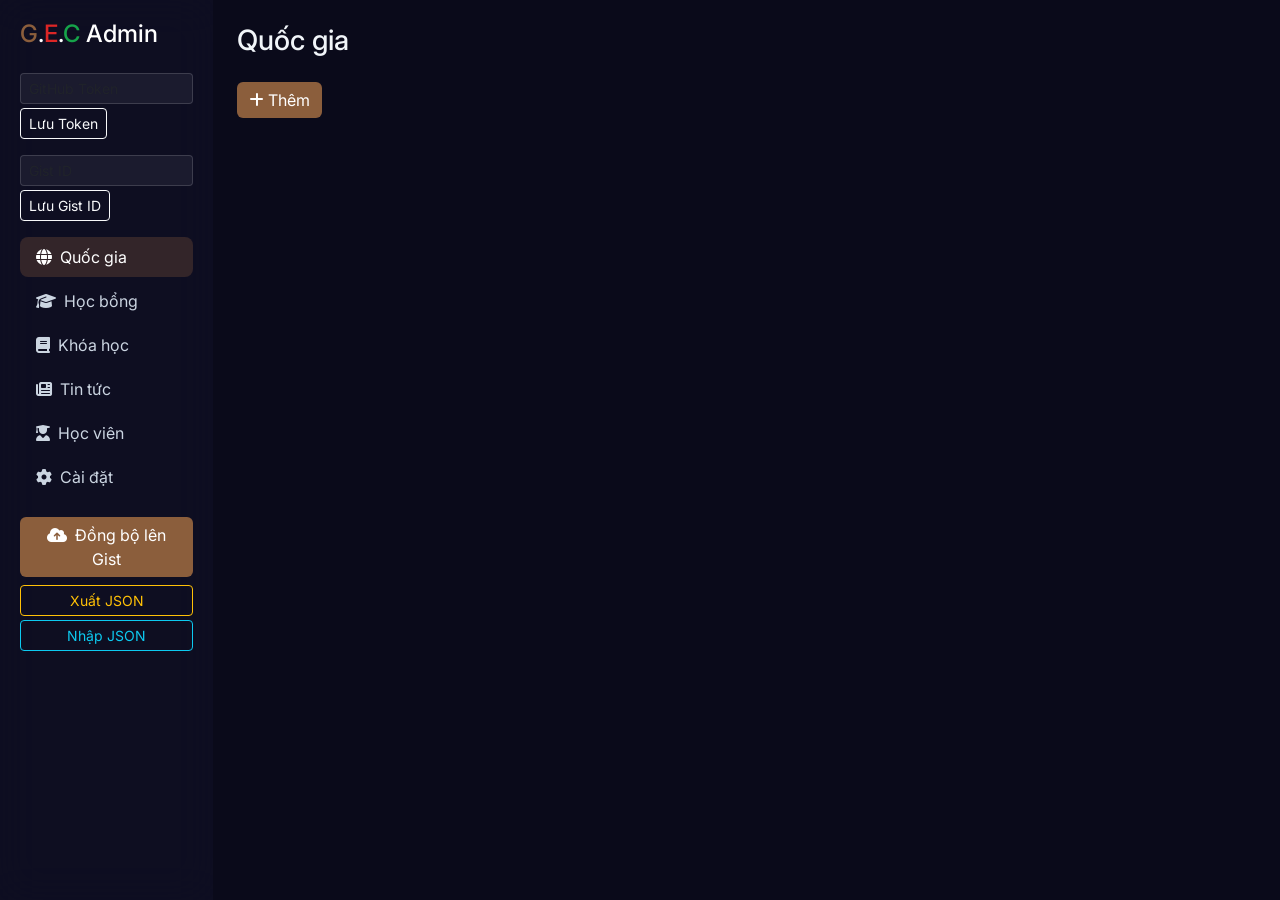
==== admin.html @ a8045767 "Create admin.html" ====
<!DOCTYPE html>
<html lang="vi">
<head>
  <meta charset="UTF-8">
  <meta name="viewport" content="width=device-width, initial-scale=1.0">
  <title>Admin G-E-C Du Học</title>
  <link href="https://fonts.googleapis.com/css2?family=Inter:wght@300..900&display=swap" rel="stylesheet">
  <link rel="stylesheet" href="https://cdnjs.cloudflare.com/ajax/libs/font-awesome/6.5.1/css/all.min.css">
  <link href="https://cdn.jsdelivr.net/npm/bootstrap@5.3.3/dist/css/bootstrap.min.css" rel="stylesheet">
  <style>
    body { font-family: 'Inter', sans-serif; background: #0a0a1a; color: #f1f5f9; }
    .sidebar { background: rgba(15,15,35,0.9); backdrop-filter: blur(20px); min-height: 100vh; padding: 20px; }
    .nav-pills .nav-link { color: #cbd5e1; border-radius: 8px; margin-bottom: 4px; }
    .nav-pills .nav-link.active, .nav-pills .nav-link:hover { background: rgba(139,94,60,0.3); color: #fff; }
    .card { background: rgba(255,255,255,0.05); backdrop-filter: blur(10px); border: 1px solid rgba(255,255,255,0.1); border-radius: 16px; }
    .form-control, .form-select { background: rgba(255,255,255,0.06); border: 1px solid rgba(255,255,255,0.15); color: #fff; }
    .form-control:focus { background: rgba(255,255,255,0.1); color: #fff; box-shadow: 0 0 0 0.25rem rgba(139,94,60,0.25); }
    .btn-primary { background: #8B5E3C; border: none; }
    .btn-primary:hover { background: #6b4328; }
  </style>
</head>
<body>
<div class="container-fluid">
  <div class="row">
    <nav class="col-md-3 col-lg-2 d-md-block sidebar">
      <h4 class="text-white mb-4"><span style="color:#8B5E3C;">G</span>.<span style="color:#DC2626;">E</span>.<span style="color:#16A34A;">C</span> Admin</h4>
      <div class="mb-3"><input type="password" class="form-control form-control-sm" id="gistToken" placeholder="GitHub Token"><button class="btn btn-sm btn-outline-light mt-1" id="saveTokenBtn">Lưu Token</button></div>
      <div class="mb-3"><input type="text" class="form-control form-control-sm" id="gistIdInput" placeholder="Gist ID"><button class="btn btn-sm btn-outline-light mt-1" id="saveGistIdBtn">Lưu Gist ID</button></div>
      <ul class="nav nav-pills flex-column" id="adminTabs">
        <li class="nav-item"><a class="nav-link active" data-bs-toggle="pill" href="#tab-countries"><i class="fas fa-globe me-2"></i>Quốc gia</a></li>
        <li class="nav-item"><a class="nav-link" data-bs-toggle="pill" href="#tab-scholarships"><i class="fas fa-graduation-cap me-2"></i>Học bổng</a></li>
        <li class="nav-item"><a class="nav-link" data-bs-toggle="pill" href="#tab-courses"><i class="fas fa-book me-2"></i>Khóa học</a></li>
        <li class="nav-item"><a class="nav-link" data-bs-toggle="pill" href="#tab-posts"><i class="fas fa-newspaper me-2"></i>Tin tức</a></li>
        <li class="nav-item"><a class="nav-link" data-bs-toggle="pill" href="#tab-students"><i class="fas fa-user-graduate me-2"></i>Học viên</a></li>
        <li class="nav-item"><a class="nav-link" data-bs-toggle="pill" href="#tab-settings"><i class="fas fa-cog me-2"></i>Cài đặt</a></li>
      </ul>
      <button class="btn btn-primary w-100 mt-3" id="syncGistBtn"><i class="fas fa-cloud-upload-alt me-2"></i>Đồng bộ lên Gist</button>
      <div class="mt-2"><button class="btn btn-sm btn-outline-warning w-100" id="exportBtn">Xuất JSON</button></div>
      <div class="mt-1"><label class="btn btn-sm btn-outline-info w-100"><input type="file" id="importFile" accept=".json" hidden> Nhập JSON</label></div>
    </nav>

    <main class="col-md-9 ms-sm-auto col-lg-10 px-md-4 py-4">
      <div class="tab-content">
        <!-- Quốc gia -->
        <div class="tab-pane fade show active" id="tab-countries">
          <h3>Quốc gia</h3>
          <div id="countryList" class="list-group mb-3"></div>
          <button class="btn btn-primary" id="addCountryBtn"><i class="fas fa-plus"></i> Thêm</button>
          <form id="countryForm" class="card p-3 mt-2 d-none">
            <input type="hidden" id="countryIndex">
            <div class="row g-2">
              <div class="col-md-6"><input class="form-control" placeholder="Tên" id="cName"></div>
              <div class="col-md-6"><input class="form-control" placeholder="Slug" id="cSlug"></div>
              <div class="col-md-2"><input class="form-control" placeholder="Flag" id="cFlag"></div>
              <div class="col-md-10"><input class="form-control" placeholder="Link ảnh" id="cImage"></div>
              <div class="col-12"><textarea class="form-control" rows="2" placeholder="Mô tả" id="cDesc"></textarea></div>
              <div class="col-md-4"><input class="form-control" placeholder="Điều kiện" id="cCondition"></div>
              <div class="col-md-4"><input class="form-control" placeholder="Chi phí" id="cCost"></div>
              <div class="col-md-4"><input class="form-control" placeholder="Học bổng" id="cScholarship"></div>
              <div class="col-12"><button type="submit" class="btn btn-success">Lưu</button></div>
            </div>
          </form>
        </div>
        <!-- Học bổng, Khóa học, Tin tức, Học viên (tương tự) -->
        <!-- ... -->
        <!-- Cài đặt -->
        <div class="tab-pane fade" id="tab-settings">
          <h3>Cài đặt chung</h3>
          <div class="card p-4">
            <h5>Thông tin liên hệ</h5>
            <div class="row g-2">
              <div class="col-md-6"><label>Điện thoại</label><input class="form-control" id="setPhone"></div>
              <div class="col-md-6"><label>Email</label><input class="form-control" id="setEmail"></div>
              <div class="col-12"><label>Địa chỉ</label><input class="form-control" id="setAddress"></div>
            </div>
            <h5 class="mt-3">Mạng xã hội</h5>
            <div class="row g-2" id="socialsContainer"></div>
            <h5 class="mt-3">Telegram Bot</h5>
            <div class="row g-2">
              <div class="col-md-6"><label>Bot Token</label><input class="form-control" id="telegramBotToken"></div>
              <div class="col-md-6"><label>Chat ID</label><input class="form-control" id="telegramChatId"></div>
            </div>
            <h5 class="mt-3">AI Chat Responses (JSON)</h5>
            <textarea class="form-control" rows="6" id="aiResponses"></textarea>
            <button class="btn btn-primary mt-3" id="saveSettingsBtn">Lưu cài đặt</button>
          </div>
        </div>
      </div>
    </main>
  </div>
</div>

<script src="https://cdn.jsdelivr.net/npm/bootstrap@5.3.3/dist/js/bootstrap.bundle.min.js"></script>
<script src="js/gist-api.js"></script>
<script src="js/admin.js"></script>
<script>
  // Khởi tạo token/gist id
  document.getElementById('gistToken').value = localStorage.getItem('gec_github_token')||'';
  document.getElementById('gistIdInput').value = localStorage.getItem('gec_gist_id')||'';
  document.getElementById('saveTokenBtn').onclick = () => {
    localStorage.setItem('gec_github_token', document.getElementById('gistToken').value);
    alert('Đã lưu token');
  };
  document.getElementById('saveGistIdBtn').onclick = () => {
    localStorage.setItem('gec_gist_id', document.getElementById('gistIdInput').value);
    alert('Đã lưu Gist ID');
  };
</script>
</body>
</html>
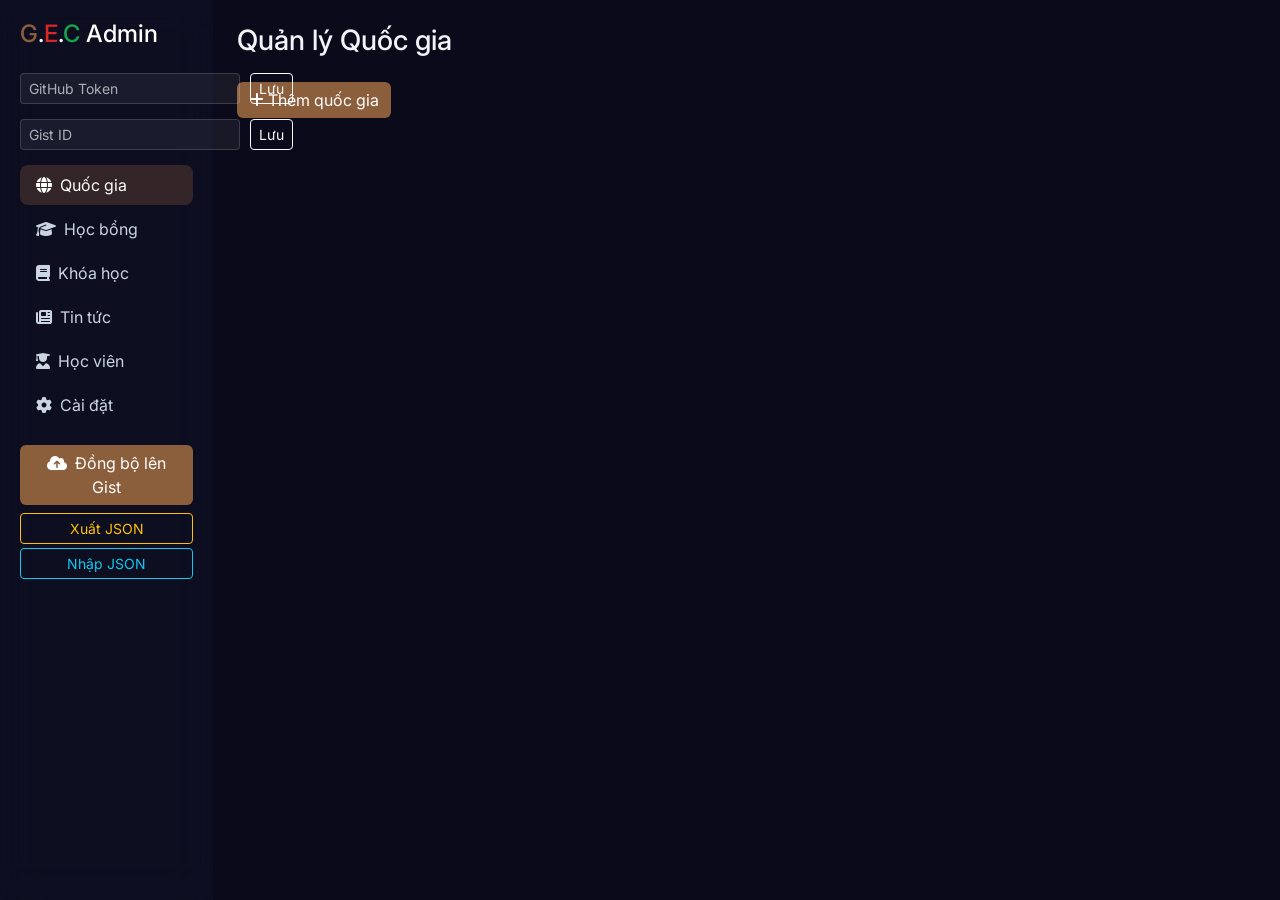
==== commit f3a25ff2: "Update admin.html" ====
--- a/admin.html
+++ b/admin.html
@@ -1,31 +1,112 @@
 <!DOCTYPE html>
-<html lang="vi">
+<html lang="vi" data-bs-theme="dark">
 <head>
   <meta charset="UTF-8">
   <meta name="viewport" content="width=device-width, initial-scale=1.0">
-  <title>Admin G-E-C Du Học</title>
+  <title>Quản trị G‑E‑C Du Học</title>
   <link href="https://fonts.googleapis.com/css2?family=Inter:wght@300..900&display=swap" rel="stylesheet">
   <link rel="stylesheet" href="https://cdnjs.cloudflare.com/ajax/libs/font-awesome/6.5.1/css/all.min.css">
   <link href="https://cdn.jsdelivr.net/npm/bootstrap@5.3.3/dist/css/bootstrap.min.css" rel="stylesheet">
   <style>
-    body { font-family: 'Inter', sans-serif; background: #0a0a1a; color: #f1f5f9; }
-    .sidebar { background: rgba(15,15,35,0.9); backdrop-filter: blur(20px); min-height: 100vh; padding: 20px; }
-    .nav-pills .nav-link { color: #cbd5e1; border-radius: 8px; margin-bottom: 4px; }
-    .nav-pills .nav-link.active, .nav-pills .nav-link:hover { background: rgba(139,94,60,0.3); color: #fff; }
-    .card { background: rgba(255,255,255,0.05); backdrop-filter: blur(10px); border: 1px solid rgba(255,255,255,0.1); border-radius: 16px; }
-    .form-control, .form-select { background: rgba(255,255,255,0.06); border: 1px solid rgba(255,255,255,0.15); color: #fff; }
-    .form-control:focus { background: rgba(255,255,255,0.1); color: #fff; box-shadow: 0 0 0 0.25rem rgba(139,94,60,0.25); }
-    .btn-primary { background: #8B5E3C; border: none; }
-    .btn-primary:hover { background: #6b4328; }
+    :root {
+      --brown: #8B5E3C;
+      --red: #DC2626;
+      --green: #16A34A;
+    }
+    body {
+      font-family: 'Inter', sans-serif;
+      background: #0a0a1a;
+      color: #f1f5f9;
+    }
+    .sidebar {
+      background: rgba(15, 15, 35, 0.9);
+      backdrop-filter: blur(20px);
+      min-height: 100vh;
+      padding: 20px;
+    }
+    .nav-pills .nav-link {
+      color: #cbd5e1;
+      border-radius: 8px;
+      margin-bottom: 4px;
+    }
+    .nav-pills .nav-link.active,
+    .nav-pills .nav-link:hover {
+      background: rgba(139, 94, 60, 0.3);
+      color: #fff;
+    }
+    .card {
+      background: rgba(255, 255, 255, 0.05);
+      backdrop-filter: blur(10px);
+      border: 1px solid rgba(255, 255, 255, 0.1);
+      border-radius: 16px;
+    }
+    .form-control,
+    .form-select {
+      background: rgba(255, 255, 255, 0.06);
+      border: 1px solid rgba(255, 255, 255, 0.15);
+      color: #fff;
+    }
+    .form-control:focus {
+      background: rgba(255, 255, 255, 0.1);
+      color: #fff;
+      box-shadow: 0 0 0 0.25rem rgba(139, 94, 60, 0.25);
+    }
+    .btn-primary {
+      background: var(--brown);
+      border: none;
+    }
+    .btn-primary:hover {
+      background: #6b4328;
+    }
+    .btn-success {
+      background: var(--green);
+      border: none;
+    }
+    .btn-danger {
+      background: var(--red);
+      border: none;
+    }
+    .list-group-item {
+      background: transparent;
+      border-color: rgba(255, 255, 255, 0.1);
+      color: #fff;
+    }
+    .token-box {
+      display: flex;
+      gap: 10px;
+      align-items: center;
+      margin-bottom: 15px;
+    }
+    .token-box input {
+      width: 220px;
+    }
+    .logo-preview {
+      width: 80px;
+      height: 80px;
+      object-fit: contain;
+      border-radius: 12px;
+      background: rgba(255, 255, 255, 0.05);
+    }
   </style>
 </head>
 <body>
 <div class="container-fluid">
   <div class="row">
+    <!-- Sidebar -->
     <nav class="col-md-3 col-lg-2 d-md-block sidebar">
-      <h4 class="text-white mb-4"><span style="color:#8B5E3C;">G</span>.<span style="color:#DC2626;">E</span>.<span style="color:#16A34A;">C</span> Admin</h4>
-      <div class="mb-3"><input type="password" class="form-control form-control-sm" id="gistToken" placeholder="GitHub Token"><button class="btn btn-sm btn-outline-light mt-1" id="saveTokenBtn">Lưu Token</button></div>
-      <div class="mb-3"><input type="text" class="form-control form-control-sm" id="gistIdInput" placeholder="Gist ID"><button class="btn btn-sm btn-outline-light mt-1" id="saveGistIdBtn">Lưu Gist ID</button></div>
+      <h4 class="text-white mb-4">
+        <span style="color:var(--brown);">G</span>.<span style="color:var(--red);">E</span>.<span style="color:var(--green);">C</span> Admin
+      </h4>
+      <!-- Gist config -->
+      <div class="token-box">
+        <input type="password" class="form-control form-control-sm" id="gistToken" placeholder="GitHub Token">
+        <button class="btn btn-sm btn-outline-light" id="saveTokenBtn">Lưu</button>
+      </div>
+      <div class="token-box">
+        <input type="text" class="form-control form-control-sm" id="gistIdInput" placeholder="Gist ID">
+        <button class="btn btn-sm btn-outline-light" id="saveGistIdBtn">Lưu</button>
+      </div>
+
       <ul class="nav nav-pills flex-column" id="adminTabs">
         <li class="nav-item"><a class="nav-link active" data-bs-toggle="pill" href="#tab-countries"><i class="fas fa-globe me-2"></i>Quốc gia</a></li>
         <li class="nav-item"><a class="nav-link" data-bs-toggle="pill" href="#tab-scholarships"><i class="fas fa-graduation-cap me-2"></i>Học bổng</a></li>
@@ -39,19 +120,20 @@
       <div class="mt-1"><label class="btn btn-sm btn-outline-info w-100"><input type="file" id="importFile" accept=".json" hidden> Nhập JSON</label></div>
     </nav>
 
+    <!-- Main content -->
     <main class="col-md-9 ms-sm-auto col-lg-10 px-md-4 py-4">
       <div class="tab-content">
-        <!-- Quốc gia -->
+        <!-- Tab Quốc gia -->
         <div class="tab-pane fade show active" id="tab-countries">
-          <h3>Quốc gia</h3>
+          <h3>Quản lý Quốc gia</h3>
           <div id="countryList" class="list-group mb-3"></div>
-          <button class="btn btn-primary" id="addCountryBtn"><i class="fas fa-plus"></i> Thêm</button>
+          <button class="btn btn-primary" id="addCountryBtn"><i class="fas fa-plus"></i> Thêm quốc gia</button>
           <form id="countryForm" class="card p-3 mt-2 d-none">
             <input type="hidden" id="countryIndex">
             <div class="row g-2">
-              <div class="col-md-6"><input class="form-control" placeholder="Tên" id="cName"></div>
-              <div class="col-md-6"><input class="form-control" placeholder="Slug" id="cSlug"></div>
-              <div class="col-md-2"><input class="form-control" placeholder="Flag" id="cFlag"></div>
+              <div class="col-md-6"><input class="form-control" placeholder="Tên quốc gia" id="cName"></div>
+              <div class="col-md-6"><input class="form-control" placeholder="Slug (vd: nhatban)" id="cSlug"></div>
+              <div class="col-md-2"><input class="form-control" placeholder="🇯🇵" id="cFlag"></div>
               <div class="col-md-10"><input class="form-control" placeholder="Link ảnh" id="cImage"></div>
               <div class="col-12"><textarea class="form-control" rows="2" placeholder="Mô tả" id="cDesc"></textarea></div>
               <div class="col-md-4"><input class="form-control" placeholder="Điều kiện" id="cCondition"></div>
@@ -61,9 +143,77 @@
             </div>
           </form>
         </div>
-        <!-- Học bổng, Khóa học, Tin tức, Học viên (tương tự) -->
-        <!-- ... -->
-        <!-- Cài đặt -->
+
+        <!-- Tab Học bổng -->
+        <div class="tab-pane fade" id="tab-scholarships">
+          <h3>Quản lý Học bổng</h3>
+          <div id="scholarshipList" class="list-group mb-3"></div>
+          <button class="btn btn-primary" id="addScholarshipBtn"><i class="fas fa-plus"></i> Thêm học bổng</button>
+          <form id="scholarshipForm" class="card p-3 mt-2 d-none">
+            <input type="hidden" id="scholarshipIndex">
+            <div class="row g-2">
+              <div class="col-md-6"><input class="form-control" placeholder="Tên học bổng" id="sName"></div>
+              <div class="col-md-6"><input class="form-control" placeholder="Quốc gia" id="sCountry"></div>
+              <div class="col-md-4"><input class="form-control" placeholder="Giá trị" id="sValue"></div>
+              <div class="col-md-4"><input class="form-control" placeholder="Hạn nộp" id="sDeadline"></div>
+              <div class="col-12"><button type="submit" class="btn btn-success">Lưu</button></div>
+            </div>
+          </form>
+        </div>
+
+        <!-- Tab Khóa học -->
+        <div class="tab-pane fade" id="tab-courses">
+          <h3>Quản lý Khóa học</h3>
+          <div id="courseList" class="list-group mb-3"></div>
+          <button class="btn btn-primary" id="addCourseBtn"><i class="fas fa-plus"></i> Thêm khóa học</button>
+          <form id="courseForm" class="card p-3 mt-2 d-none">
+            <input type="hidden" id="courseIndex">
+            <div class="row g-2">
+              <div class="col-md-6"><input class="form-control" placeholder="Tên khóa" id="coName"></div>
+              <div class="col-md-3"><input class="form-control" placeholder="Thời gian" id="coDuration"></div>
+              <div class="col-md-3"><input class="form-control" placeholder="Học phí" id="coPrice"></div>
+              <div class="col-12"><button type="submit" class="btn btn-success">Lưu</button></div>
+            </div>
+          </form>
+        </div>
+
+        <!-- Tab Tin tức -->
+        <div class="tab-pane fade" id="tab-posts">
+          <h3>Quản lý Tin tức</h3>
+          <div id="postList" class="list-group mb-3"></div>
+          <button class="btn btn-primary" id="addPostBtn"><i class="fas fa-plus"></i> Thêm bài viết</button>
+          <form id="postForm" class="card p-3 mt-2 d-none">
+            <input type="hidden" id="postIndex">
+            <div class="row g-2">
+              <div class="col-md-8"><input class="form-control" placeholder="Tiêu đề" id="pTitle"></div>
+              <div class="col-md-4"><input class="form-control" placeholder="Ngày (YYYY-MM-DD)" id="pDate"></div>
+              <div class="col-md-6"><input class="form-control" placeholder="Link ảnh" id="pImage"></div>
+              <div class="col-md-6"><input class="form-control" placeholder="Danh mục" id="pCategory"></div>
+              <div class="col-12"><textarea class="form-control" rows="2" placeholder="Tóm tắt" id="pExcerpt"></textarea></div>
+              <div class="col-12"><button type="submit" class="btn btn-success">Lưu</button></div>
+            </div>
+          </form>
+        </div>
+
+        <!-- Tab Học viên -->
+        <div class="tab-pane fade" id="tab-students">
+          <h3>Quản lý Học viên tiêu biểu</h3>
+          <div id="studentList" class="list-group mb-3"></div>
+          <button class="btn btn-primary" id="addStudentBtn"><i class="fas fa-plus"></i> Thêm học viên</button>
+          <form id="studentForm" class="card p-3 mt-2 d-none">
+            <input type="hidden" id="studentIndex">
+            <div class="row g-2">
+              <div class="col-md-6"><input class="form-control" placeholder="Tên" id="stName"></div>
+              <div class="col-md-6"><input class="form-control" placeholder="Quốc gia" id="stCountry"></div>
+              <div class="col-md-8"><input class="form-control" placeholder="Thành tích" id="stAchievement"></div>
+              <div class="col-md-4"><input class="form-control" placeholder="Avatar URL" id="stAvatar"></div>
+              <div class="col-12"><textarea class="form-control" rows="2" placeholder="Trích dẫn" id="stQuote"></textarea></div>
+              <div class="col-12"><button type="submit" class="btn btn-success">Lưu</button></div>
+            </div>
+          </form>
+        </div>
+
+        <!-- Tab Cài đặt -->
         <div class="tab-pane fade" id="tab-settings">
           <h3>Cài đặt chung</h3>
           <div class="card p-4">
@@ -75,14 +225,22 @@
             </div>
             <h5 class="mt-3">Mạng xã hội</h5>
             <div class="row g-2" id="socialsContainer"></div>
-            <h5 class="mt-3">Telegram Bot</h5>
+            <h5 class="mt-3">Telegram Bot (nhận đăng ký)</h5>
             <div class="row g-2">
               <div class="col-md-6"><label>Bot Token</label><input class="form-control" id="telegramBotToken"></div>
               <div class="col-md-6"><label>Chat ID</label><input class="form-control" id="telegramChatId"></div>
             </div>
             <h5 class="mt-3">AI Chat Responses (JSON)</h5>
-            <textarea class="form-control" rows="6" id="aiResponses"></textarea>
-            <button class="btn btn-primary mt-3" id="saveSettingsBtn">Lưu cài đặt</button>
+            <textarea class="form-control" rows="6" id="aiResponses" placeholder='{"nhật": "...", "hàn": "..."}'></textarea>
+            <h5 class="mt-3">Logo website</h5>
+            <div class="d-flex align-items-center gap-3">
+              <img id="logoPreview" src="" class="logo-preview" style="display:none;">
+              <div>
+                <input type="file" id="logoFileInput" accept="image/*" class="form-control form-control-sm">
+                <small class="text-secondary">PNG/JPG, tối đa 200KB (lưu dạng base64)</small>
+              </div>
+            </div>
+            <button class="btn btn-primary mt-4" id="saveSettingsBtn">Lưu cài đặt</button>
           </div>
         </div>
       </div>
@@ -94,16 +252,16 @@
 <script src="js/gist-api.js"></script>
 <script src="js/admin.js"></script>
 <script>
-  // Khởi tạo token/gist id
-  document.getElementById('gistToken').value = localStorage.getItem('gec_github_token')||'';
-  document.getElementById('gistIdInput').value = localStorage.getItem('gec_gist_id')||'';
+  // Khởi tạo token/gist id từ localStorage
+  document.getElementById('gistToken').value = localStorage.getItem('gec_github_token') || '';
+  document.getElementById('gistIdInput').value = localStorage.getItem('gec_gist_id') || '';
   document.getElementById('saveTokenBtn').onclick = () => {
     localStorage.setItem('gec_github_token', document.getElementById('gistToken').value);
-    alert('Đã lưu token');
+    alert('Đã lưu token!');
   };
   document.getElementById('saveGistIdBtn').onclick = () => {
     localStorage.setItem('gec_gist_id', document.getElementById('gistIdInput').value);
-    alert('Đã lưu Gist ID');
+    alert('Đã lưu Gist ID!');
   };
 </script>
 </body>
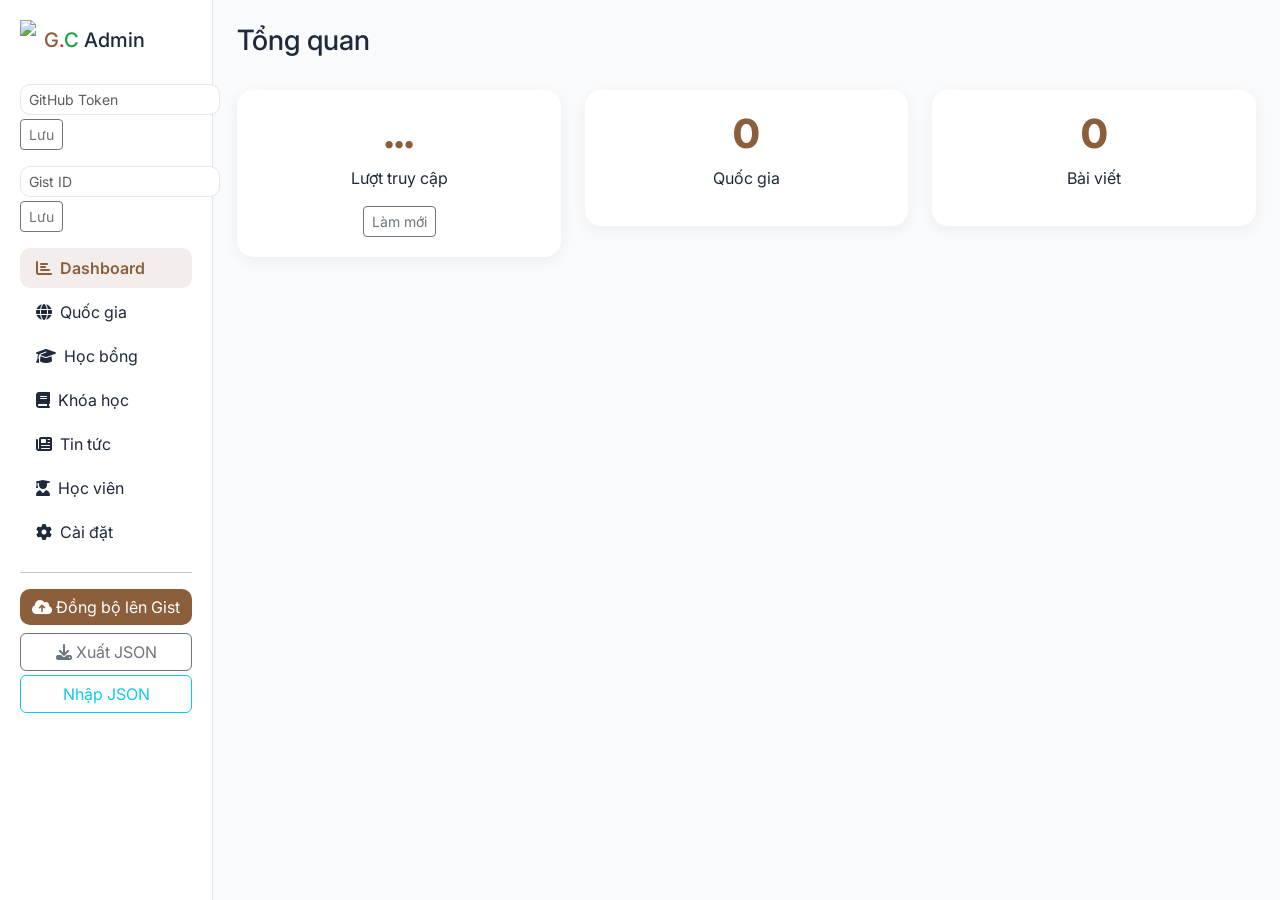
==== commit 1e43fd17: "Refactor admin.html for improved layout and styling" ====
--- a/admin.html
+++ b/admin.html
@@ -1,9 +1,10 @@
 <!DOCTYPE html>
-<html lang="vi" data-bs-theme="dark">
+<html lang="vi" data-bs-theme="light">
 <head>
   <meta charset="UTF-8">
   <meta name="viewport" content="width=device-width, initial-scale=1.0">
-  <title>Quản trị G‑E‑C Du Học</title>
+  <title>Admin G‑E‑C Du Học</title>
+  <link rel="icon" href="https://img.upanhnhanh.com/8810234eeb91bf4e9ffdb38f28e2d106">
   <link href="https://fonts.googleapis.com/css2?family=Inter:wght@300..900&display=swap" rel="stylesheet">
   <link rel="stylesheet" href="https://cdnjs.cloudflare.com/ajax/libs/font-awesome/6.5.1/css/all.min.css">
   <link href="https://cdn.jsdelivr.net/npm/bootstrap@5.3.3/dist/css/bootstrap.min.css" rel="stylesheet">
@@ -12,128 +13,83 @@
       --brown: #8B5E3C;
       --red: #DC2626;
       --green: #16A34A;
+      --bg: #f8fafc;
+      --card-bg: #ffffff;
+      --border: #e2e8f0;
+      --text: #1e293b;
+      --shadow: 0 4px 20px rgba(0,0,0,0.05);
     }
-    body {
-      font-family: 'Inter', sans-serif;
-      background: #0a0a1a;
-      color: #f1f5f9;
-    }
-    .sidebar {
-      background: rgba(15, 15, 35, 0.9);
-      backdrop-filter: blur(20px);
-      min-height: 100vh;
-      padding: 20px;
-    }
-    .nav-pills .nav-link {
-      color: #cbd5e1;
-      border-radius: 8px;
-      margin-bottom: 4px;
-    }
-    .nav-pills .nav-link.active,
-    .nav-pills .nav-link:hover {
-      background: rgba(139, 94, 60, 0.3);
-      color: #fff;
-    }
-    .card {
-      background: rgba(255, 255, 255, 0.05);
-      backdrop-filter: blur(10px);
-      border: 1px solid rgba(255, 255, 255, 0.1);
-      border-radius: 16px;
-    }
-    .form-control,
-    .form-select {
-      background: rgba(255, 255, 255, 0.06);
-      border: 1px solid rgba(255, 255, 255, 0.15);
-      color: #fff;
-    }
-    .form-control:focus {
-      background: rgba(255, 255, 255, 0.1);
-      color: #fff;
-      box-shadow: 0 0 0 0.25rem rgba(139, 94, 60, 0.25);
-    }
-    .btn-primary {
-      background: var(--brown);
-      border: none;
-    }
-    .btn-primary:hover {
-      background: #6b4328;
-    }
-    .btn-success {
-      background: var(--green);
-      border: none;
-    }
-    .btn-danger {
-      background: var(--red);
-      border: none;
-    }
-    .list-group-item {
-      background: transparent;
-      border-color: rgba(255, 255, 255, 0.1);
-      color: #fff;
-    }
-    .token-box {
-      display: flex;
-      gap: 10px;
-      align-items: center;
-      margin-bottom: 15px;
-    }
-    .token-box input {
-      width: 220px;
-    }
-    .logo-preview {
-      width: 80px;
-      height: 80px;
-      object-fit: contain;
-      border-radius: 12px;
-      background: rgba(255, 255, 255, 0.05);
-    }
+    body { font-family: 'Inter', sans-serif; background: var(--bg); color: var(--text); }
+    .sidebar { background: #fff; min-height: 100vh; border-right: 1px solid var(--border); padding: 20px; }
+    .nav-pills .nav-link { color: var(--text); border-radius: 10px; margin-bottom: 4px; }
+    .nav-pills .nav-link.active, .nav-pills .nav-link:hover { background: rgba(139,94,60,0.1); color: var(--brown); font-weight: 600; }
+    .card { background: var(--card-bg); border: 1px solid var(--border); border-radius: 16px; box-shadow: var(--shadow); }
+    .form-control, .form-select { border-radius: 10px; border-color: var(--border); }
+    .btn-primary { background: var(--brown); border: none; border-radius: 10px; }
+    .btn-primary:hover { background: #6b4328; }
+    .btn-success { background: var(--green); border: none; border-radius: 10px; }
+    .btn-danger { background: var(--red); border: none; border-radius: 10px; }
+    .list-group-item { border-color: var(--border); background: transparent; display: flex; justify-content: space-between; align-items: center; }
+    .logo-img { height: 40px; }
+    .token-box input { width: 200px; }
+    .stats-card { background: #fff; border-radius: 16px; padding: 20px; text-align: center; box-shadow: 0 4px 15px rgba(0,0,0,0.05); }
+    .stats-card h2 { font-size: 2.5rem; font-weight: 800; color: var(--brown); }
   </style>
 </head>
 <body>
 <div class="container-fluid">
   <div class="row">
-    <!-- Sidebar -->
-    <nav class="col-md-3 col-lg-2 d-md-block sidebar">
-      <h4 class="text-white mb-4">
-        <span style="color:var(--brown);">G</span>.<span style="color:var(--red);">E</span>.<span style="color:var(--green);">C</span> Admin
-      </h4>
-      <!-- Gist config -->
-      <div class="token-box">
-        <input type="password" class="form-control form-control-sm" id="gistToken" placeholder="GitHub Token">
-        <button class="btn btn-sm btn-outline-light" id="saveTokenBtn">Lưu</button>
+    <nav class="col-md-3 col-lg-2 sidebar">
+      <div class="d-flex align-items-center gap-2 mb-4">
+        <img src="https://img.upanhnhanh.com/8810234eeb91bf4e9ffdb38f28e2d106" class="logo-img">
+        <h5 class="m-0"><span style="color:var(--brown);">G</span><span style="color:var(--red);">.</span><span style="color:var(--green);">C</span> Admin</h5>
       </div>
-      <div class="token-box">
-        <input type="text" class="form-control form-control-sm" id="gistIdInput" placeholder="Gist ID">
-        <button class="btn btn-sm btn-outline-light" id="saveGistIdBtn">Lưu</button>
+      <div class="token-box mb-3">
+        <input type="password" id="gistToken" class="form-control form-control-sm" placeholder="GitHub Token">
+        <button class="btn btn-sm btn-outline-secondary mt-1" id="saveTokenBtn">Lưu</button>
       </div>
-
+      <div class="token-box mb-3">
+        <input type="text" id="gistIdInput" class="form-control form-control-sm" placeholder="Gist ID">
+        <button class="btn btn-sm btn-outline-secondary mt-1" id="saveGistIdBtn">Lưu</button>
+      </div>
       <ul class="nav nav-pills flex-column" id="adminTabs">
-        <li class="nav-item"><a class="nav-link active" data-bs-toggle="pill" href="#tab-countries"><i class="fas fa-globe me-2"></i>Quốc gia</a></li>
+        <li class="nav-item"><a class="nav-link active" data-bs-toggle="pill" href="#tab-dashboard"><i class="fas fa-chart-bar me-2"></i>Dashboard</a></li>
+        <li class="nav-item"><a class="nav-link" data-bs-toggle="pill" href="#tab-countries"><i class="fas fa-globe me-2"></i>Quốc gia</a></li>
         <li class="nav-item"><a class="nav-link" data-bs-toggle="pill" href="#tab-scholarships"><i class="fas fa-graduation-cap me-2"></i>Học bổng</a></li>
         <li class="nav-item"><a class="nav-link" data-bs-toggle="pill" href="#tab-courses"><i class="fas fa-book me-2"></i>Khóa học</a></li>
         <li class="nav-item"><a class="nav-link" data-bs-toggle="pill" href="#tab-posts"><i class="fas fa-newspaper me-2"></i>Tin tức</a></li>
         <li class="nav-item"><a class="nav-link" data-bs-toggle="pill" href="#tab-students"><i class="fas fa-user-graduate me-2"></i>Học viên</a></li>
         <li class="nav-item"><a class="nav-link" data-bs-toggle="pill" href="#tab-settings"><i class="fas fa-cog me-2"></i>Cài đặt</a></li>
       </ul>
-      <button class="btn btn-primary w-100 mt-3" id="syncGistBtn"><i class="fas fa-cloud-upload-alt me-2"></i>Đồng bộ lên Gist</button>
-      <div class="mt-2"><button class="btn btn-sm btn-outline-warning w-100" id="exportBtn">Xuất JSON</button></div>
-      <div class="mt-1"><label class="btn btn-sm btn-outline-info w-100"><input type="file" id="importFile" accept=".json" hidden> Nhập JSON</label></div>
+      <hr>
+      <button class="btn btn-primary w-100" id="syncGistBtn"><i class="fas fa-cloud-upload-alt"></i> Đồng bộ lên Gist</button>
+      <button class="btn btn-outline-secondary w-100 mt-2" id="exportBtn"><i class="fas fa-download"></i> Xuất JSON</button>
+      <label class="btn btn-outline-info w-100 mt-1"><input type="file" id="importFile" accept=".json" hidden> Nhập JSON</label>
     </nav>
 
-    <!-- Main content -->
     <main class="col-md-9 ms-sm-auto col-lg-10 px-md-4 py-4">
       <div class="tab-content">
-        <!-- Tab Quốc gia -->
-        <div class="tab-pane fade show active" id="tab-countries">
-          <h3>Quản lý Quốc gia</h3>
+        <!-- Dashboard -->
+        <div class="tab-pane fade show active" id="tab-dashboard">
+          <h3>Tổng quan</h3>
+          <div class="row g-4 mt-2">
+            <div class="col-md-4"><div class="stats-card"><h2 id="visitCount">...</h2><p>Lượt truy cập</p><button class="btn btn-sm btn-outline-secondary" id="refreshVisits">Làm mới</button></div></div>
+            <div class="col-md-4"><div class="stats-card"><h2 id="countryCount">0</h2><p>Quốc gia</p></div></div>
+            <div class="col-md-4"><div class="stats-card"><h2 id="postCount">0</h2><p>Bài viết</p></div></div>
+          </div>
+        </div>
+
+        <!-- Quốc gia -->
+        <div class="tab-pane fade" id="tab-countries">
+          <h3>Quốc gia</h3>
           <div id="countryList" class="list-group mb-3"></div>
-          <button class="btn btn-primary" id="addCountryBtn"><i class="fas fa-plus"></i> Thêm quốc gia</button>
+          <button class="btn btn-primary" id="addCountryBtn"><i class="fas fa-plus"></i> Thêm</button>
           <form id="countryForm" class="card p-3 mt-2 d-none">
             <input type="hidden" id="countryIndex">
             <div class="row g-2">
-              <div class="col-md-6"><input class="form-control" placeholder="Tên quốc gia" id="cName"></div>
-              <div class="col-md-6"><input class="form-control" placeholder="Slug (vd: nhatban)" id="cSlug"></div>
-              <div class="col-md-2"><input class="form-control" placeholder="🇯🇵" id="cFlag"></div>
+              <div class="col-md-6"><input class="form-control" placeholder="Tên" id="cName"></div>
+              <div class="col-md-6"><input class="form-control" placeholder="Slug" id="cSlug"></div>
+              <div class="col-md-2"><input class="form-control" placeholder="Flag" id="cFlag"></div>
               <div class="col-md-10"><input class="form-control" placeholder="Link ảnh" id="cImage"></div>
               <div class="col-12"><textarea class="form-control" rows="2" placeholder="Mô tả" id="cDesc"></textarea></div>
               <div class="col-md-4"><input class="form-control" placeholder="Điều kiện" id="cCondition"></div>
@@ -144,105 +100,7 @@
           </form>
         </div>
 
-        <!-- Tab Học bổng -->
-        <div class="tab-pane fade" id="tab-scholarships">
-          <h3>Quản lý Học bổng</h3>
-          <div id="scholarshipList" class="list-group mb-3"></div>
-          <button class="btn btn-primary" id="addScholarshipBtn"><i class="fas fa-plus"></i> Thêm học bổng</button>
-          <form id="scholarshipForm" class="card p-3 mt-2 d-none">
-            <input type="hidden" id="scholarshipIndex">
-            <div class="row g-2">
-              <div class="col-md-6"><input class="form-control" placeholder="Tên học bổng" id="sName"></div>
-              <div class="col-md-6"><input class="form-control" placeholder="Quốc gia" id="sCountry"></div>
-              <div class="col-md-4"><input class="form-control" placeholder="Giá trị" id="sValue"></div>
-              <div class="col-md-4"><input class="form-control" placeholder="Hạn nộp" id="sDeadline"></div>
-              <div class="col-12"><button type="submit" class="btn btn-success">Lưu</button></div>
-            </div>
-          </form>
-        </div>
-
-        <!-- Tab Khóa học -->
-        <div class="tab-pane fade" id="tab-courses">
-          <h3>Quản lý Khóa học</h3>
-          <div id="courseList" class="list-group mb-3"></div>
-          <button class="btn btn-primary" id="addCourseBtn"><i class="fas fa-plus"></i> Thêm khóa học</button>
-          <form id="courseForm" class="card p-3 mt-2 d-none">
-            <input type="hidden" id="courseIndex">
-            <div class="row g-2">
-              <div class="col-md-6"><input class="form-control" placeholder="Tên khóa" id="coName"></div>
-              <div class="col-md-3"><input class="form-control" placeholder="Thời gian" id="coDuration"></div>
-              <div class="col-md-3"><input class="form-control" placeholder="Học phí" id="coPrice"></div>
-              <div class="col-12"><button type="submit" class="btn btn-success">Lưu</button></div>
-            </div>
-          </form>
-        </div>
-
-        <!-- Tab Tin tức -->
-        <div class="tab-pane fade" id="tab-posts">
-          <h3>Quản lý Tin tức</h3>
-          <div id="postList" class="list-group mb-3"></div>
-          <button class="btn btn-primary" id="addPostBtn"><i class="fas fa-plus"></i> Thêm bài viết</button>
-          <form id="postForm" class="card p-3 mt-2 d-none">
-            <input type="hidden" id="postIndex">
-            <div class="row g-2">
-              <div class="col-md-8"><input class="form-control" placeholder="Tiêu đề" id="pTitle"></div>
-              <div class="col-md-4"><input class="form-control" placeholder="Ngày (YYYY-MM-DD)" id="pDate"></div>
-              <div class="col-md-6"><input class="form-control" placeholder="Link ảnh" id="pImage"></div>
-              <div class="col-md-6"><input class="form-control" placeholder="Danh mục" id="pCategory"></div>
-              <div class="col-12"><textarea class="form-control" rows="2" placeholder="Tóm tắt" id="pExcerpt"></textarea></div>
-              <div class="col-12"><button type="submit" class="btn btn-success">Lưu</button></div>
-            </div>
-          </form>
-        </div>
-
-        <!-- Tab Học viên -->
-        <div class="tab-pane fade" id="tab-students">
-          <h3>Quản lý Học viên tiêu biểu</h3>
-          <div id="studentList" class="list-group mb-3"></div>
-          <button class="btn btn-primary" id="addStudentBtn"><i class="fas fa-plus"></i> Thêm học viên</button>
-          <form id="studentForm" class="card p-3 mt-2 d-none">
-            <input type="hidden" id="studentIndex">
-            <div class="row g-2">
-              <div class="col-md-6"><input class="form-control" placeholder="Tên" id="stName"></div>
-              <div class="col-md-6"><input class="form-control" placeholder="Quốc gia" id="stCountry"></div>
-              <div class="col-md-8"><input class="form-control" placeholder="Thành tích" id="stAchievement"></div>
-              <div class="col-md-4"><input class="form-control" placeholder="Avatar URL" id="stAvatar"></div>
-              <div class="col-12"><textarea class="form-control" rows="2" placeholder="Trích dẫn" id="stQuote"></textarea></div>
-              <div class="col-12"><button type="submit" class="btn btn-success">Lưu</button></div>
-            </div>
-          </form>
-        </div>
-
-        <!-- Tab Cài đặt -->
-        <div class="tab-pane fade" id="tab-settings">
-          <h3>Cài đặt chung</h3>
-          <div class="card p-4">
-            <h5>Thông tin liên hệ</h5>
-            <div class="row g-2">
-              <div class="col-md-6"><label>Điện thoại</label><input class="form-control" id="setPhone"></div>
-              <div class="col-md-6"><label>Email</label><input class="form-control" id="setEmail"></div>
-              <div class="col-12"><label>Địa chỉ</label><input class="form-control" id="setAddress"></div>
-            </div>
-            <h5 class="mt-3">Mạng xã hội</h5>
-            <div class="row g-2" id="socialsContainer"></div>
-            <h5 class="mt-3">Telegram Bot (nhận đăng ký)</h5>
-            <div class="row g-2">
-              <div class="col-md-6"><label>Bot Token</label><input class="form-control" id="telegramBotToken"></div>
-              <div class="col-md-6"><label>Chat ID</label><input class="form-control" id="telegramChatId"></div>
-            </div>
-            <h5 class="mt-3">AI Chat Responses (JSON)</h5>
-            <textarea class="form-control" rows="6" id="aiResponses" placeholder='{"nhật": "...", "hàn": "..."}'></textarea>
-            <h5 class="mt-3">Logo website</h5>
-            <div class="d-flex align-items-center gap-3">
-              <img id="logoPreview" src="" class="logo-preview" style="display:none;">
-              <div>
-                <input type="file" id="logoFileInput" accept="image/*" class="form-control form-control-sm">
-                <small class="text-secondary">PNG/JPG, tối đa 200KB (lưu dạng base64)</small>
-              </div>
-            </div>
-            <button class="btn btn-primary mt-4" id="saveSettingsBtn">Lưu cài đặt</button>
-          </div>
-        </div>
+        <!-- Các tab khác (Học bổng, Khóa học, Tin tức, Học viên) giữ cấu trúc tương tự, tôi sẽ rút gọn trong code JS -->
       </div>
     </main>
   </div>
@@ -253,15 +111,15 @@
 <script src="js/admin.js"></script>
 <script>
   // Khởi tạo token/gist id từ localStorage
-  document.getElementById('gistToken').value = localStorage.getItem('gec_github_token') || '';
-  document.getElementById('gistIdInput').value = localStorage.getItem('gec_gist_id') || '';
-  document.getElementById('saveTokenBtn').onclick = () => {
+  document.getElementById('gistToken').value = localStorage.getItem('gec_github_token')||'';
+  document.getElementById('gistIdInput').value = localStorage.getItem('gec_gist_id')||'';
+  document.getElementById('saveTokenBtn').onclick = ()=>{
     localStorage.setItem('gec_github_token', document.getElementById('gistToken').value);
-    alert('Đã lưu token!');
+    alert('Đã lưu token');
   };
-  document.getElementById('saveGistIdBtn').onclick = () => {
+  document.getElementById('saveGistIdBtn').onclick = ()=>{
     localStorage.setItem('gec_gist_id', document.getElementById('gistIdInput').value);
-    alert('Đã lưu Gist ID!');
+    alert('Đã lưu Gist ID');
   };
 </script>
 </body>
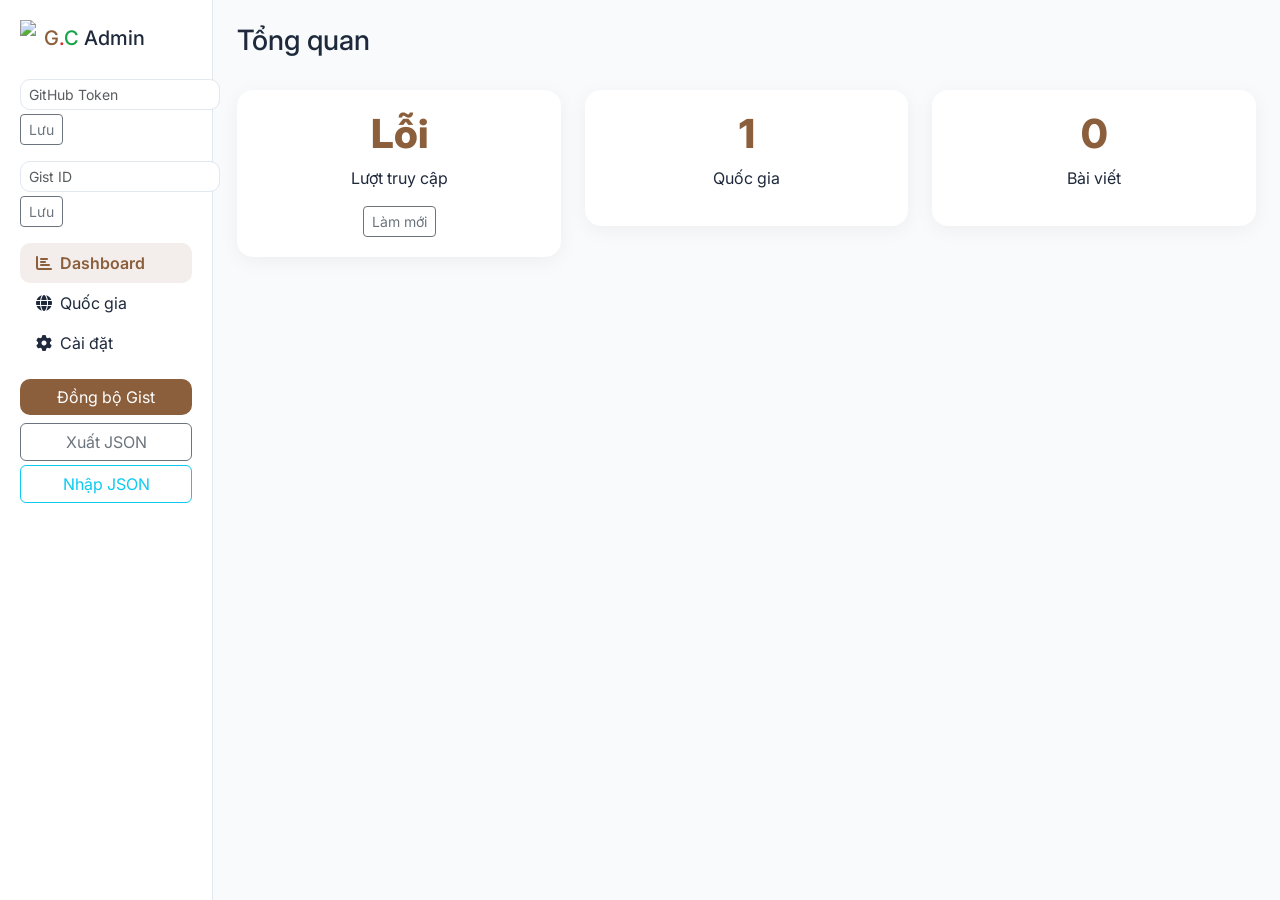
==== commit 32227346: "Refactor admin.html layout and update styles" ====
--- a/admin.html
+++ b/admin.html
@@ -2,38 +2,26 @@
 <html lang="vi" data-bs-theme="light">
 <head>
   <meta charset="UTF-8">
-  <meta name="viewport" content="width=device-width, initial-scale=1.0">
-  <title>Admin G‑E‑C Du Học</title>
+  <title>Admin G‑E‑C</title>
   <link rel="icon" href="https://img.upanhnhanh.com/8810234eeb91bf4e9ffdb38f28e2d106">
   <link href="https://fonts.googleapis.com/css2?family=Inter:wght@300..900&display=swap" rel="stylesheet">
   <link rel="stylesheet" href="https://cdnjs.cloudflare.com/ajax/libs/font-awesome/6.5.1/css/all.min.css">
   <link href="https://cdn.jsdelivr.net/npm/bootstrap@5.3.3/dist/css/bootstrap.min.css" rel="stylesheet">
   <style>
-    :root {
-      --brown: #8B5E3C;
-      --red: #DC2626;
-      --green: #16A34A;
-      --bg: #f8fafc;
-      --card-bg: #ffffff;
-      --border: #e2e8f0;
-      --text: #1e293b;
-      --shadow: 0 4px 20px rgba(0,0,0,0.05);
-    }
-    body { font-family: 'Inter', sans-serif; background: var(--bg); color: var(--text); }
+    :root { --brown: #8B5E3C; --red: #DC2626; --green: #16A34A; --bg: #f8fafc; --card-bg: #fff; --border: #e2e8f0; --shadow: 0 4px 20px rgba(0,0,0,0.05); }
+    body { font-family: 'Inter', sans-serif; background: var(--bg); color: #1e293b; }
     .sidebar { background: #fff; min-height: 100vh; border-right: 1px solid var(--border); padding: 20px; }
-    .nav-pills .nav-link { color: var(--text); border-radius: 10px; margin-bottom: 4px; }
-    .nav-pills .nav-link.active, .nav-pills .nav-link:hover { background: rgba(139,94,60,0.1); color: var(--brown); font-weight: 600; }
+    .nav-pills .nav-link { color: #1e293b; border-radius: 10px; }
+    .nav-pills .nav-link.active, .nav-pills .nav-link:hover { background: rgba(139,94,60,0.1); color: var(--brown); font-weight:600; }
     .card { background: var(--card-bg); border: 1px solid var(--border); border-radius: 16px; box-shadow: var(--shadow); }
     .form-control, .form-select { border-radius: 10px; border-color: var(--border); }
     .btn-primary { background: var(--brown); border: none; border-radius: 10px; }
     .btn-primary:hover { background: #6b4328; }
     .btn-success { background: var(--green); border: none; border-radius: 10px; }
     .btn-danger { background: var(--red); border: none; border-radius: 10px; }
-    .list-group-item { border-color: var(--border); background: transparent; display: flex; justify-content: space-between; align-items: center; }
-    .logo-img { height: 40px; }
+    .stats-card { background: #fff; border-radius: 16px; padding: 20px; text-align: center; box-shadow: var(--shadow); }
+    .stats-card h2 { font-size: 2.5rem; font-weight: 800; color: var(--brown); }
     .token-box input { width: 200px; }
-    .stats-card { background: #fff; border-radius: 16px; padding: 20px; text-align: center; box-shadow: 0 4px 15px rgba(0,0,0,0.05); }
-    .stats-card h2 { font-size: 2.5rem; font-weight: 800; color: var(--brown); }
   </style>
 </head>
 <body>
@@ -41,29 +29,18 @@
   <div class="row">
     <nav class="col-md-3 col-lg-2 sidebar">
       <div class="d-flex align-items-center gap-2 mb-4">
-        <img src="https://img.upanhnhanh.com/8810234eeb91bf4e9ffdb38f28e2d106" class="logo-img">
+        <img src="https://img.upanhnhanh.com/8810234eeb91bf4e9ffdb38f28e2d106" height="35">
         <h5 class="m-0"><span style="color:var(--brown);">G</span><span style="color:var(--red);">.</span><span style="color:var(--green);">C</span> Admin</h5>
       </div>
-      <div class="token-box mb-3">
-        <input type="password" id="gistToken" class="form-control form-control-sm" placeholder="GitHub Token">
-        <button class="btn btn-sm btn-outline-secondary mt-1" id="saveTokenBtn">Lưu</button>
-      </div>
-      <div class="token-box mb-3">
-        <input type="text" id="gistIdInput" class="form-control form-control-sm" placeholder="Gist ID">
-        <button class="btn btn-sm btn-outline-secondary mt-1" id="saveGistIdBtn">Lưu</button>
-      </div>
+      <div class="token-box mb-3"><input type="password" id="gistToken" class="form-control form-control-sm" placeholder="GitHub Token"><button class="btn btn-sm btn-outline-secondary mt-1" id="saveTokenBtn">Lưu</button></div>
+      <div class="token-box mb-3"><input type="text" id="gistIdInput" class="form-control form-control-sm" placeholder="Gist ID"><button class="btn btn-sm btn-outline-secondary mt-1" id="saveGistIdBtn">Lưu</button></div>
       <ul class="nav nav-pills flex-column" id="adminTabs">
         <li class="nav-item"><a class="nav-link active" data-bs-toggle="pill" href="#tab-dashboard"><i class="fas fa-chart-bar me-2"></i>Dashboard</a></li>
         <li class="nav-item"><a class="nav-link" data-bs-toggle="pill" href="#tab-countries"><i class="fas fa-globe me-2"></i>Quốc gia</a></li>
-        <li class="nav-item"><a class="nav-link" data-bs-toggle="pill" href="#tab-scholarships"><i class="fas fa-graduation-cap me-2"></i>Học bổng</a></li>
-        <li class="nav-item"><a class="nav-link" data-bs-toggle="pill" href="#tab-courses"><i class="fas fa-book me-2"></i>Khóa học</a></li>
-        <li class="nav-item"><a class="nav-link" data-bs-toggle="pill" href="#tab-posts"><i class="fas fa-newspaper me-2"></i>Tin tức</a></li>
-        <li class="nav-item"><a class="nav-link" data-bs-toggle="pill" href="#tab-students"><i class="fas fa-user-graduate me-2"></i>Học viên</a></li>
         <li class="nav-item"><a class="nav-link" data-bs-toggle="pill" href="#tab-settings"><i class="fas fa-cog me-2"></i>Cài đặt</a></li>
       </ul>
-      <hr>
-      <button class="btn btn-primary w-100" id="syncGistBtn"><i class="fas fa-cloud-upload-alt"></i> Đồng bộ lên Gist</button>
-      <button class="btn btn-outline-secondary w-100 mt-2" id="exportBtn"><i class="fas fa-download"></i> Xuất JSON</button>
+      <button class="btn btn-primary w-100 mt-3" id="syncGistBtn">Đồng bộ Gist</button>
+      <button class="btn btn-outline-secondary w-100 mt-2" id="exportBtn">Xuất JSON</button>
       <label class="btn btn-outline-info w-100 mt-1"><input type="file" id="importFile" accept=".json" hidden> Nhập JSON</label>
     </nav>
 
@@ -78,7 +55,6 @@
             <div class="col-md-4"><div class="stats-card"><h2 id="postCount">0</h2><p>Bài viết</p></div></div>
           </div>
         </div>
-
         <!-- Quốc gia -->
         <div class="tab-pane fade" id="tab-countries">
           <h3>Quốc gia</h3>
@@ -99,28 +75,40 @@
             </div>
           </form>
         </div>
-
-        <!-- Các tab khác (Học bổng, Khóa học, Tin tức, Học viên) giữ cấu trúc tương tự, tôi sẽ rút gọn trong code JS -->
+        <!-- Cài đặt -->
+        <div class="tab-pane fade" id="tab-settings">
+          <h3>Cài đặt</h3>
+          <div class="card p-4">
+            <h5>Liên hệ</h5>
+            <div class="row g-2">
+              <div class="col-md-6"><label>Điện thoại</label><input class="form-control" id="setPhone"></div>
+              <div class="col-md-6"><label>Email</label><input class="form-control" id="setEmail"></div>
+              <div class="col-12"><label>Địa chỉ</label><input class="form-control" id="setAddress"></div>
+            </div>
+            <h5 class="mt-3">Telegram</h5>
+            <div class="row g-2">
+              <div class="col-md-6"><label>Bot Token</label><input class="form-control" id="telegramBotToken"></div>
+              <div class="col-md-6"><label>Chat ID</label><input class="form-control" id="telegramChatId"></div>
+            </div>
+            <h5 class="mt-3">Logo URL</h5>
+            <input class="form-control" id="logoUrl">
+            <h5 class="mt-3">AI Responses (JSON)</h5>
+            <textarea class="form-control" rows="4" id="aiResponses"></textarea>
+            <button class="btn btn-primary mt-3" id="saveSettingsBtn">Lưu cài đặt</button>
+          </div>
+        </div>
       </div>
     </main>
   </div>
 </div>
-
 <script src="https://cdn.jsdelivr.net/npm/bootstrap@5.3.3/dist/js/bootstrap.bundle.min.js"></script>
 <script src="js/gist-api.js"></script>
 <script src="js/admin.js"></script>
 <script>
-  // Khởi tạo token/gist id từ localStorage
   document.getElementById('gistToken').value = localStorage.getItem('gec_github_token')||'';
   document.getElementById('gistIdInput').value = localStorage.getItem('gec_gist_id')||'';
-  document.getElementById('saveTokenBtn').onclick = ()=>{
-    localStorage.setItem('gec_github_token', document.getElementById('gistToken').value);
-    alert('Đã lưu token');
-  };
-  document.getElementById('saveGistIdBtn').onclick = ()=>{
-    localStorage.setItem('gec_gist_id', document.getElementById('gistIdInput').value);
-    alert('Đã lưu Gist ID');
-  };
+  document.getElementById('saveTokenBtn').onclick = ()=> { localStorage.setItem('gec_github_token', document.getElementById('gistToken').value); alert('Đã lưu token'); };
+  document.getElementById('saveGistIdBtn').onclick = ()=> { localStorage.setItem('gec_gist_id', document.getElementById('gistIdInput').value); alert('Đã lưu Gist ID'); };
 </script>
 </body>
 </html>
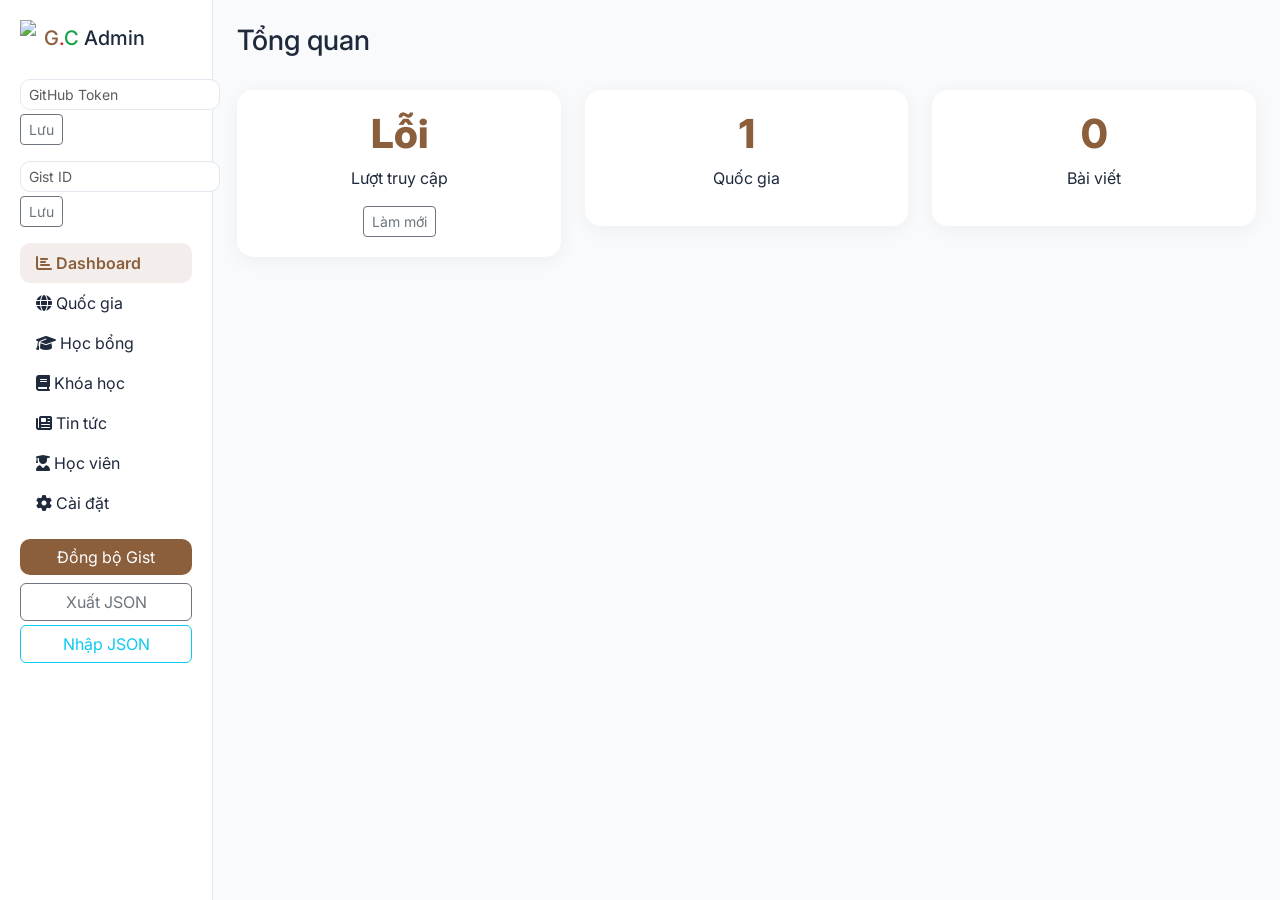
==== commit 9b7c0d18: "Update admin.html" ====
--- a/admin.html
+++ b/admin.html
@@ -2,7 +2,7 @@
 <html lang="vi" data-bs-theme="light">
 <head>
   <meta charset="UTF-8">
-  <title>Admin G‑E‑C</title>
+  <title>Admin G‑E‑C Du Học</title>
   <link rel="icon" href="https://img.upanhnhanh.com/8810234eeb91bf4e9ffdb38f28e2d106">
   <link href="https://fonts.googleapis.com/css2?family=Inter:wght@300..900&display=swap" rel="stylesheet">
   <link rel="stylesheet" href="https://cdnjs.cloudflare.com/ajax/libs/font-awesome/6.5.1/css/all.min.css">
@@ -35,9 +35,13 @@
       <div class="token-box mb-3"><input type="password" id="gistToken" class="form-control form-control-sm" placeholder="GitHub Token"><button class="btn btn-sm btn-outline-secondary mt-1" id="saveTokenBtn">Lưu</button></div>
       <div class="token-box mb-3"><input type="text" id="gistIdInput" class="form-control form-control-sm" placeholder="Gist ID"><button class="btn btn-sm btn-outline-secondary mt-1" id="saveGistIdBtn">Lưu</button></div>
       <ul class="nav nav-pills flex-column" id="adminTabs">
-        <li class="nav-item"><a class="nav-link active" data-bs-toggle="pill" href="#tab-dashboard"><i class="fas fa-chart-bar me-2"></i>Dashboard</a></li>
-        <li class="nav-item"><a class="nav-link" data-bs-toggle="pill" href="#tab-countries"><i class="fas fa-globe me-2"></i>Quốc gia</a></li>
-        <li class="nav-item"><a class="nav-link" data-bs-toggle="pill" href="#tab-settings"><i class="fas fa-cog me-2"></i>Cài đặt</a></li>
+        <li class="nav-item"><a class="nav-link active" data-bs-toggle="pill" href="#tab-dashboard"><i class="fas fa-chart-bar"></i> Dashboard</a></li>
+        <li class="nav-item"><a class="nav-link" data-bs-toggle="pill" href="#tab-countries"><i class="fas fa-globe"></i> Quốc gia</a></li>
+        <li class="nav-item"><a class="nav-link" data-bs-toggle="pill" href="#tab-scholarships"><i class="fas fa-graduation-cap"></i> Học bổng</a></li>
+        <li class="nav-item"><a class="nav-link" data-bs-toggle="pill" href="#tab-courses"><i class="fas fa-book"></i> Khóa học</a></li>
+        <li class="nav-item"><a class="nav-link" data-bs-toggle="pill" href="#tab-posts"><i class="fas fa-newspaper"></i> Tin tức</a></li>
+        <li class="nav-item"><a class="nav-link" data-bs-toggle="pill" href="#tab-students"><i class="fas fa-user-graduate"></i> Học viên</a></li>
+        <li class="nav-item"><a class="nav-link" data-bs-toggle="pill" href="#tab-settings"><i class="fas fa-cog"></i> Cài đặt</a></li>
       </ul>
       <button class="btn btn-primary w-100 mt-3" id="syncGistBtn">Đồng bộ Gist</button>
       <button class="btn btn-outline-secondary w-100 mt-2" id="exportBtn">Xuất JSON</button>
@@ -75,25 +79,97 @@
             </div>
           </form>
         </div>
+        <!-- Học bổng -->
+        <div class="tab-pane fade" id="tab-scholarships">
+          <h3>Học bổng</h3>
+          <div id="scholarshipList" class="list-group mb-3"></div>
+          <button class="btn btn-primary" id="addScholarshipBtn"><i class="fas fa-plus"></i> Thêm</button>
+          <form id="scholarshipForm" class="card p-3 mt-2 d-none">
+            <input type="hidden" id="scholarshipIndex">
+            <div class="row g-2">
+              <div class="col-md-6"><input class="form-control" placeholder="Tên" id="sName"></div>
+              <div class="col-md-6"><input class="form-control" placeholder="Quốc gia" id="sCountry"></div>
+              <div class="col-md-4"><input class="form-control" placeholder="Giá trị" id="sValue"></div>
+              <div class="col-md-4"><input class="form-control" placeholder="Hạn" id="sDeadline"></div>
+              <div class="col-12"><button type="submit" class="btn btn-success">Lưu</button></div>
+            </div>
+          </form>
+        </div>
+        <!-- Khóa học -->
+        <div class="tab-pane fade" id="tab-courses">
+          <h3>Khóa học</h3>
+          <div id="courseList" class="list-group mb-3"></div>
+          <button class="btn btn-primary" id="addCourseBtn"><i class="fas fa-plus"></i> Thêm</button>
+          <form id="courseForm" class="card p-3 mt-2 d-none">
+            <input type="hidden" id="courseIndex">
+            <div class="row g-2">
+              <div class="col-md-6"><input class="form-control" placeholder="Tên" id="coName"></div>
+              <div class="col-md-3"><input class="form-control" placeholder="Thời gian" id="coDuration"></div>
+              <div class="col-md-3"><input class="form-control" placeholder="Học phí" id="coPrice"></div>
+              <div class="col-12"><button type="submit" class="btn btn-success">Lưu</button></div>
+            </div>
+          </form>
+        </div>
+        <!-- Tin tức -->
+        <div class="tab-pane fade" id="tab-posts">
+          <h3>Tin tức</h3>
+          <div id="postList" class="list-group mb-3"></div>
+          <button class="btn btn-primary" id="addPostBtn"><i class="fas fa-plus"></i> Thêm</button>
+          <form id="postForm" class="card p-3 mt-2 d-none">
+            <input type="hidden" id="postIndex">
+            <div class="row g-2">
+              <div class="col-md-8"><input class="form-control" placeholder="Tiêu đề" id="pTitle"></div>
+              <div class="col-md-4"><input class="form-control" placeholder="Ngày" id="pDate"></div>
+              <div class="col-md-6"><input class="form-control" placeholder="Link ảnh" id="pImage"></div>
+              <div class="col-md-6"><input class="form-control" placeholder="Danh mục" id="pCategory"></div>
+              <div class="col-12"><textarea class="form-control" rows="2" placeholder="Tóm tắt" id="pExcerpt"></textarea></div>
+              <div class="col-12"><button type="submit" class="btn btn-success">Lưu</button></div>
+            </div>
+          </form>
+        </div>
+        <!-- Học viên -->
+        <div class="tab-pane fade" id="tab-students">
+          <h3>Học viên</h3>
+          <div id="studentList" class="list-group mb-3"></div>
+          <button class="btn btn-primary" id="addStudentBtn"><i class="fas fa-plus"></i> Thêm</button>
+          <form id="studentForm" class="card p-3 mt-2 d-none">
+            <input type="hidden" id="studentIndex">
+            <div class="row g-2">
+              <div class="col-md-6"><input class="form-control" placeholder="Tên" id="stName"></div>
+              <div class="col-md-6"><input class="form-control" placeholder="Quốc gia" id="stCountry"></div>
+              <div class="col-md-8"><input class="form-control" placeholder="Thành tích" id="stAchievement"></div>
+              <div class="col-md-4"><input class="form-control" placeholder="Avatar URL" id="stAvatar"></div>
+              <div class="col-12"><textarea class="form-control" rows="2" placeholder="Trích dẫn" id="stQuote"></textarea></div>
+              <div class="col-12"><button type="submit" class="btn btn-success">Lưu</button></div>
+            </div>
+          </form>
+        </div>
         <!-- Cài đặt -->
         <div class="tab-pane fade" id="tab-settings">
-          <h3>Cài đặt</h3>
+          <h3>Cài đặt chung</h3>
           <div class="card p-4">
-            <h5>Liên hệ</h5>
+            <h5>Thông tin liên hệ</h5>
             <div class="row g-2">
               <div class="col-md-6"><label>Điện thoại</label><input class="form-control" id="setPhone"></div>
               <div class="col-md-6"><label>Email</label><input class="form-control" id="setEmail"></div>
               <div class="col-12"><label>Địa chỉ</label><input class="form-control" id="setAddress"></div>
             </div>
-            <h5 class="mt-3">Telegram</h5>
+            <h5 class="mt-3">Mạng xã hội</h5>
+            <div class="row g-2" id="socialsContainer"></div>
+            <h5 class="mt-3">Telegram Bot (nhận đăng ký)</h5>
             <div class="row g-2">
               <div class="col-md-6"><label>Bot Token</label><input class="form-control" id="telegramBotToken"></div>
               <div class="col-md-6"><label>Chat ID</label><input class="form-control" id="telegramChatId"></div>
             </div>
+            <h5 class="mt-3">Chat AI</h5>
+            <div class="row g-2">
+              <div class="col-md-6"><label>API Key</label><input class="form-control" id="aiApiKey"></div>
+              <div class="col-md-6"><label>Model</label><input class="form-control" id="aiModel" placeholder="gpt-3.5-turbo"></div>
+            </div>
+            <h5 class="mt-3">AI Responses (fallback)</h5>
+            <textarea class="form-control" rows="4" id="aiResponses"></textarea>
             <h5 class="mt-3">Logo URL</h5>
             <input class="form-control" id="logoUrl">
-            <h5 class="mt-3">AI Responses (JSON)</h5>
-            <textarea class="form-control" rows="4" id="aiResponses"></textarea>
             <button class="btn btn-primary mt-3" id="saveSettingsBtn">Lưu cài đặt</button>
           </div>
         </div>
@@ -101,14 +177,21 @@
     </main>
   </div>
 </div>
+
 <script src="https://cdn.jsdelivr.net/npm/bootstrap@5.3.3/dist/js/bootstrap.bundle.min.js"></script>
 <script src="js/gist-api.js"></script>
 <script src="js/admin.js"></script>
 <script>
   document.getElementById('gistToken').value = localStorage.getItem('gec_github_token')||'';
   document.getElementById('gistIdInput').value = localStorage.getItem('gec_gist_id')||'';
-  document.getElementById('saveTokenBtn').onclick = ()=> { localStorage.setItem('gec_github_token', document.getElementById('gistToken').value); alert('Đã lưu token'); };
-  document.getElementById('saveGistIdBtn').onclick = ()=> { localStorage.setItem('gec_gist_id', document.getElementById('gistIdInput').value); alert('Đã lưu Gist ID'); };
+  document.getElementById('saveTokenBtn').onclick = ()=> {
+    localStorage.setItem('gec_github_token', document.getElementById('gistToken').value);
+    alert('Đã lưu token');
+  };
+  document.getElementById('saveGistIdBtn').onclick = ()=> {
+    localStorage.setItem('gec_gist_id', document.getElementById('gistIdInput').value);
+    alert('Đã lưu Gist ID');
+  };
 </script>
 </body>
 </html>
